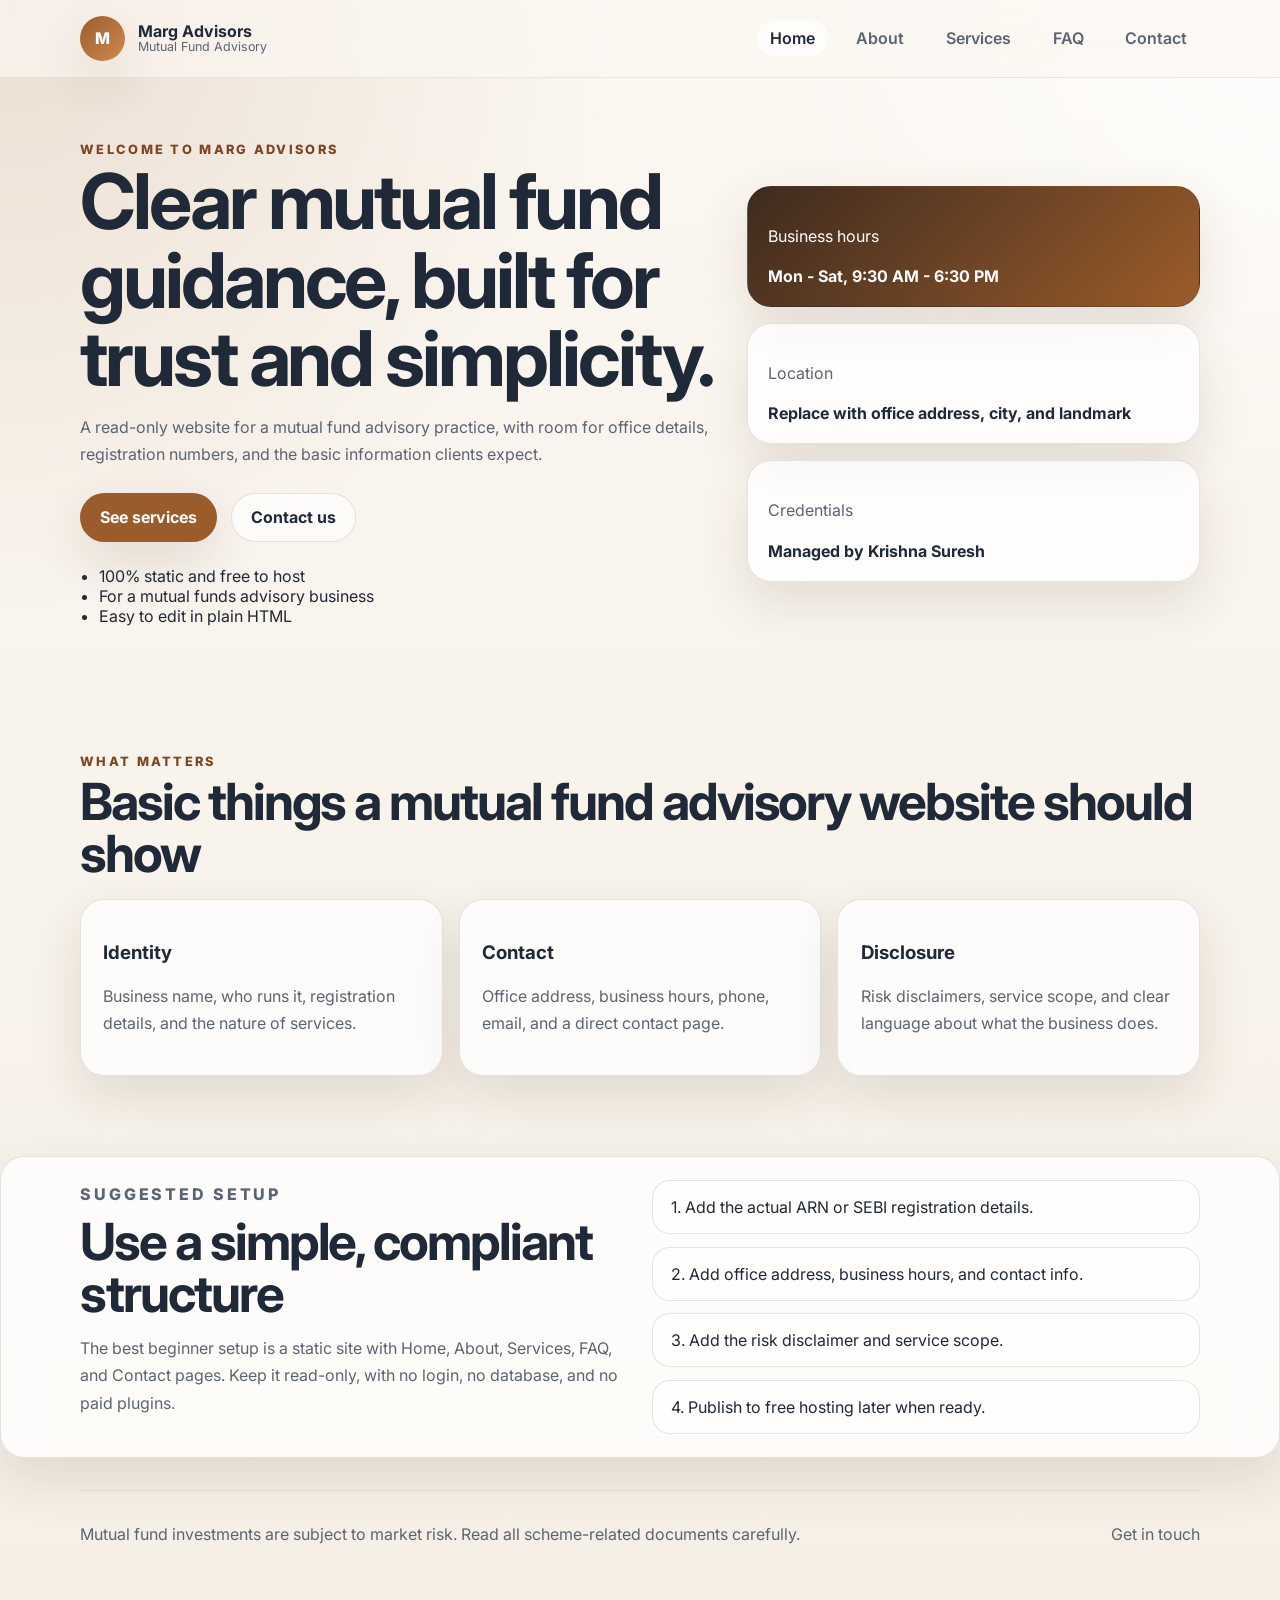
==== index.html @ 6e743567 "Initial Marg Advisors static site" ====
<!DOCTYPE html>
<html lang="en">
  <head>
    <meta charset="UTF-8" />
    <meta name="viewport" content="width=device-width, initial-scale=1.0" />
    <meta
      name="description"
      content="Marg Advisors is a free, read-only mutual fund advisory website starter."
    />
    <title>Marg Advisors | Mutual Fund Advisory</title>
    <link rel="preconnect" href="https://fonts.googleapis.com" />
    <link rel="preconnect" href="https://fonts.gstatic.com" crossorigin />
    <link
      href="https://fonts.googleapis.com/css2?family=Inter:wght@400;500;600;700;800&display=swap"
      rel="stylesheet"
    />
    <link rel="stylesheet" href="styles.css" />
    <script defer src="script.js"></script>
  </head>
  <body>
    <header class="site-header">
      <div class="container nav-wrap">
        <a class="brand" href="index.html">
          <span class="brand-mark">M</span>
          <span>
            <strong>Marg Advisors</strong>
            <small>Mutual Fund Advisory</small>
          </span>
        </a>
        <button class="menu-button" aria-label="Open menu" aria-expanded="false">
          Menu
        </button>
        <nav class="site-nav" aria-label="Primary">
          <a class="active" href="index.html">Home</a>
          <a href="about.html">About</a>
          <a href="services.html">Services</a>
          <a href="faq.html">FAQ</a>
          <a href="contact.html">Contact</a>
        </nav>
      </div>
    </header>

    <main>
      <section class="hero">
        <div class="container hero-grid">
          <div class="hero-copy reveal">
            <p class="eyebrow">Welcome to Marg Advisors</p>
            <h1>Clear mutual fund guidance, built for trust and simplicity.</h1>
            <p class="lead">
              A read-only website for a mutual fund advisory practice, with room for office
              details, registration numbers, and the basic information clients expect.
            </p>
            <div class="hero-actions">
              <a class="button primary" href="services.html">See services</a>
              <a class="button secondary" href="contact.html">Contact us</a>
            </div>
            <ul class="quick-points">
              <li>100% static and free to host</li>
              <li>For a mutual funds advisory business</li>
              <li>Easy to edit in plain HTML</li>
            </ul>
          </div>
          <div class="hero-panel reveal delay-1">
            <div class="panel-card accent">
              <p>Business hours</p>
              <strong>Mon - Sat, 9:30 AM - 6:30 PM</strong>
            </div>
            <div class="panel-card">
              <p>Location</p>
              <strong>Replace with office address, city, and landmark</strong>
            </div>
            <div class="panel-card">
              <p>Credentials</p>
              <strong>Managed by Krishna Suresh</strong>
            </div>
          </div>
        </div>
      </section>

      <section class="section">
        <div class="container">
          <div class="section-heading reveal">
            <p class="eyebrow">What matters</p>
            <h2>Basic things a mutual fund advisory website should show</h2>
          </div>
          <div class="cards three-up">
            <article class="info-card reveal">
              <h3>Identity</h3>
              <p>Business name, who runs it, registration details, and the nature of services.</p>
            </article>
            <article class="info-card reveal delay-1">
              <h3>Contact</h3>
              <p>Office address, business hours, phone, email, and a direct contact page.</p>
            </article>
            <article class="info-card reveal delay-2">
              <h3>Disclosure</h3>
              <p>Risk disclaimers, service scope, and clear language about what the business does.</p>
            </article>
          </div>
        </div>
      </section>

      <section class="section soft-panel">
        <div class="container split-layout">
          <div class="reveal">
            <p class="eyebrow">Suggested setup</p>
            <h2>Use a simple, compliant structure</h2>
            <p>
              The best beginner setup is a static site with Home, About, Services, FAQ, and
              Contact pages. Keep it read-only, with no login, no database, and no paid plugins.
            </p>
          </div>
          <div class="checklist reveal delay-1">
            <div>1. Add the actual ARN or SEBI registration details.</div>
            <div>2. Add office address, business hours, and contact info.</div>
            <div>3. Add the risk disclaimer and service scope.</div>
            <div>4. Publish to free hosting later when ready.</div>
          </div>
        </div>
      </section>
    </main>

    <footer class="site-footer">
      <div class="container footer-wrap">
        <p>Mutual fund investments are subject to market risk. Read all scheme-related documents carefully.</p>
        <p><a href="contact.html">Get in touch</a></p>
      </div>
    </footer>
  </body>
</html>
---- styles.css ----
:root {
  --bg: #f5efe6;
  --bg-soft: #fffaf4;
  --card: rgba(255, 255, 255, 0.76);
  --card-strong: #ffffff;
  --text: #1f2937;
  --muted: #5b6472;
  --line: rgba(31, 41, 55, 0.12);
  --accent: #9b5c2b;
  --accent-dark: #7f4520;
  --shadow: 0 20px 50px rgba(77, 49, 24, 0.12);
  --radius: 24px;
}

* {
  box-sizing: border-box;
}

html {
  scroll-behavior: smooth;
}

body {
  margin: 0;
  font-family: "Inter", system-ui, sans-serif;
  color: var(--text);
  background:
    radial-gradient(circle at top left, rgba(155, 92, 43, 0.16), transparent 30%),
    radial-gradient(circle at top right, rgba(255, 255, 255, 0.75), transparent 25%),
    linear-gradient(180deg, #fbf7f1 0%, var(--bg) 100%);
  min-height: 100vh;
}

a {
  color: inherit;
  text-decoration: none;
}

img {
  max-width: 100%;
  display: block;
}

.container {
  width: min(1120px, calc(100% - 2rem));
  margin: 0 auto;
}

.site-header {
  position: sticky;
  top: 0;
  z-index: 10;
  backdrop-filter: blur(18px);
  background: rgba(251, 247, 241, 0.7);
  border-bottom: 1px solid rgba(31, 41, 55, 0.08);
}

.nav-wrap {
  display: flex;
  align-items: center;
  justify-content: space-between;
  gap: 1rem;
  padding: 1rem 0;
}

.brand {
  display: flex;
  align-items: center;
  gap: 0.85rem;
}

.brand span:last-child {
  display: flex;
  flex-direction: column;
  line-height: 1.05;
}

.brand strong {
  font-size: 1rem;
}

.brand small {
  color: var(--muted);
  font-size: 0.78rem;
}

.brand-mark {
  width: 2.8rem;
  height: 2.8rem;
  border-radius: 999px;
  display: grid;
  place-items: center;
  background: linear-gradient(135deg, var(--accent), #d08a52);
  color: white;
  font-weight: 800;
  box-shadow: var(--shadow);
}

.site-nav {
  display: flex;
  gap: 1rem;
  align-items: center;
}

.site-nav a {
  color: var(--muted);
  font-weight: 600;
  padding: 0.5rem 0.8rem;
  border-radius: 999px;
}

.site-nav a.active,
.site-nav a:hover {
  color: var(--text);
  background: rgba(255, 255, 255, 0.75);
}

.menu-button {
  display: none;
  border: 1px solid var(--line);
  background: var(--card-strong);
  border-radius: 999px;
  padding: 0.7rem 1rem;
  font: inherit;
  font-weight: 600;
}

.hero,
.page-content,
.section {
  padding: 4rem 0;
}

.hero-grid,
.split-layout {
  display: grid;
  gap: 1.5rem;
}

.hero-grid {
  grid-template-columns: 1.35fr 0.95fr;
  align-items: center;
}

.hero-copy h1,
.page-hero h1,
.section-heading h2,
.split-layout h2 {
  margin: 0.4rem 0 1rem;
  line-height: 1.02;
  letter-spacing: -0.04em;
}

.hero-copy h1 {
  font-size: clamp(2.75rem, 6vw, 5.4rem);
}

.page-hero h1,
.section-heading h2,
.split-layout h2 {
  font-size: clamp(2rem, 4vw, 3.2rem);
}

.lead,
.page-hero p,
.split-layout p,
.info-card p,
.faq-item p,
.panel-card p {
  color: var(--muted);
  line-height: 1.7;
  font-size: 1rem;
}

.eyebrow {
  margin: 0;
  color: var(--accent-dark);
  text-transform: uppercase;
  letter-spacing: 0.18em;
  font-size: 0.8rem;
  font-weight: 800;
}

.hero-actions {
  display: flex;
  flex-wrap: wrap;
  gap: 0.85rem;
  margin: 1.5rem 0;
}

.button {
  display: inline-flex;
  align-items: center;
  justify-content: center;
  min-height: 48px;
  padding: 0.85rem 1.2rem;
  border-radius: 999px;
  font-weight: 700;
  border: 1px solid transparent;
}

.button.primary {
  background: var(--accent);
  color: white;
  box-shadow: var(--shadow);
}

.button.primary:hover {
  background: var(--accent-dark);
}

.button.secondary {
  background: rgba(255, 255, 255, 0.68);
  border-color: var(--line);
}

.quick-points {
  padding-left: 1.2rem;
  margin: 1rem 0 0;
  color: var(--text);
}

.hero-panel {
  display: grid;
  gap: 1rem;
}

.panel-card,
.info-card,
.soft-panel,
.faq-item,
.gallery-tile {
  background: var(--card);
  backdrop-filter: blur(18px);
  border: 1px solid var(--line);
  border-radius: var(--radius);
  box-shadow: var(--shadow);
}

.panel-card {
  padding: 1.25rem;
}

.panel-card.accent {
  background: linear-gradient(135deg, #3d2b1f, #9b5c2b);
  color: white;
}

.panel-card.accent p,
.panel-card.accent strong {
  color: inherit;
}

.section-heading {
  margin-bottom: 1.2rem;
}

.cards {
  display: grid;
  gap: 1rem;
}

.cards.three-up {
  grid-template-columns: repeat(3, minmax(0, 1fr));
}

.cards.two-up {
  grid-template-columns: repeat(2, minmax(0, 1fr));
}

.info-card,
.soft-panel,
.faq-item {
  padding: 1.4rem;
}

.soft-panel {
  margin-top: 1rem;
}

.split-layout {
  grid-template-columns: repeat(2, minmax(0, 1fr));
  align-items: center;
}

.checklist {
  display: grid;
  gap: 0.8rem;
}

.checklist div {
  padding: 1rem 1.1rem;
  border-radius: 18px;
  background: rgba(255, 255, 255, 0.62);
  border: 1px solid var(--line);
}

.page-content {
  min-height: 70vh;
}

.page-hero {
  padding: 2rem 0 2.5rem;
  max-width: 760px;
}

.gallery-grid {
  display: grid;
  grid-template-columns: repeat(3, minmax(0, 1fr));
  gap: 1rem;
}

.gallery-tile {
  min-height: 220px;
  display: grid;
  place-items: center;
  color: var(--muted);
  font-weight: 700;
  background: linear-gradient(135deg, rgba(255, 255, 255, 0.8), rgba(255, 244, 233, 0.8));
}

.faq-list {
  display: grid;
  gap: 1rem;
}

.faq-item summary {
  cursor: pointer;
  list-style: none;
  font-weight: 700;
  font-size: 1.05rem;
}

.faq-item summary::-webkit-details-marker {
  display: none;
}

.site-footer {
  padding: 2rem 0 2.5rem;
  color: var(--muted);
}

.footer-wrap {
  display: flex;
  gap: 1rem;
  justify-content: space-between;
  flex-wrap: wrap;
  border-top: 1px solid rgba(31, 41, 55, 0.08);
  padding-top: 1.1rem;
}

.reveal {
  animation: rise 700ms ease both;
}

.delay-1 {
  animation-delay: 120ms;
}

.delay-2 {
  animation-delay: 240ms;
}

@keyframes rise {
  from {
    opacity: 0;
    transform: translateY(18px);
  }
  to {
    opacity: 1;
    transform: translateY(0);
  }
}

@media (max-width: 900px) {
  .hero-grid,
  .split-layout,
  .cards.three-up,
  .cards.two-up,
  .gallery-grid {
    grid-template-columns: 1fr;
  }

  .site-nav {
    display: none;
    width: 100%;
    flex-direction: column;
    align-items: stretch;
    padding: 0.75rem 0 0.2rem;
  }

  .site-nav.open {
    display: flex;
  }

  .nav-wrap {
    flex-wrap: wrap;
  }

  .menu-button {
    display: inline-flex;
  }
}

@media (max-width: 640px) {
  .container {
    width: min(100% - 1rem, 1120px);
  }

  .hero,
  .section,
  .page-content {
    padding: 3rem 0;
  }

  .hero-copy h1 {
    font-size: clamp(2.3rem, 12vw, 4rem);
  }
}
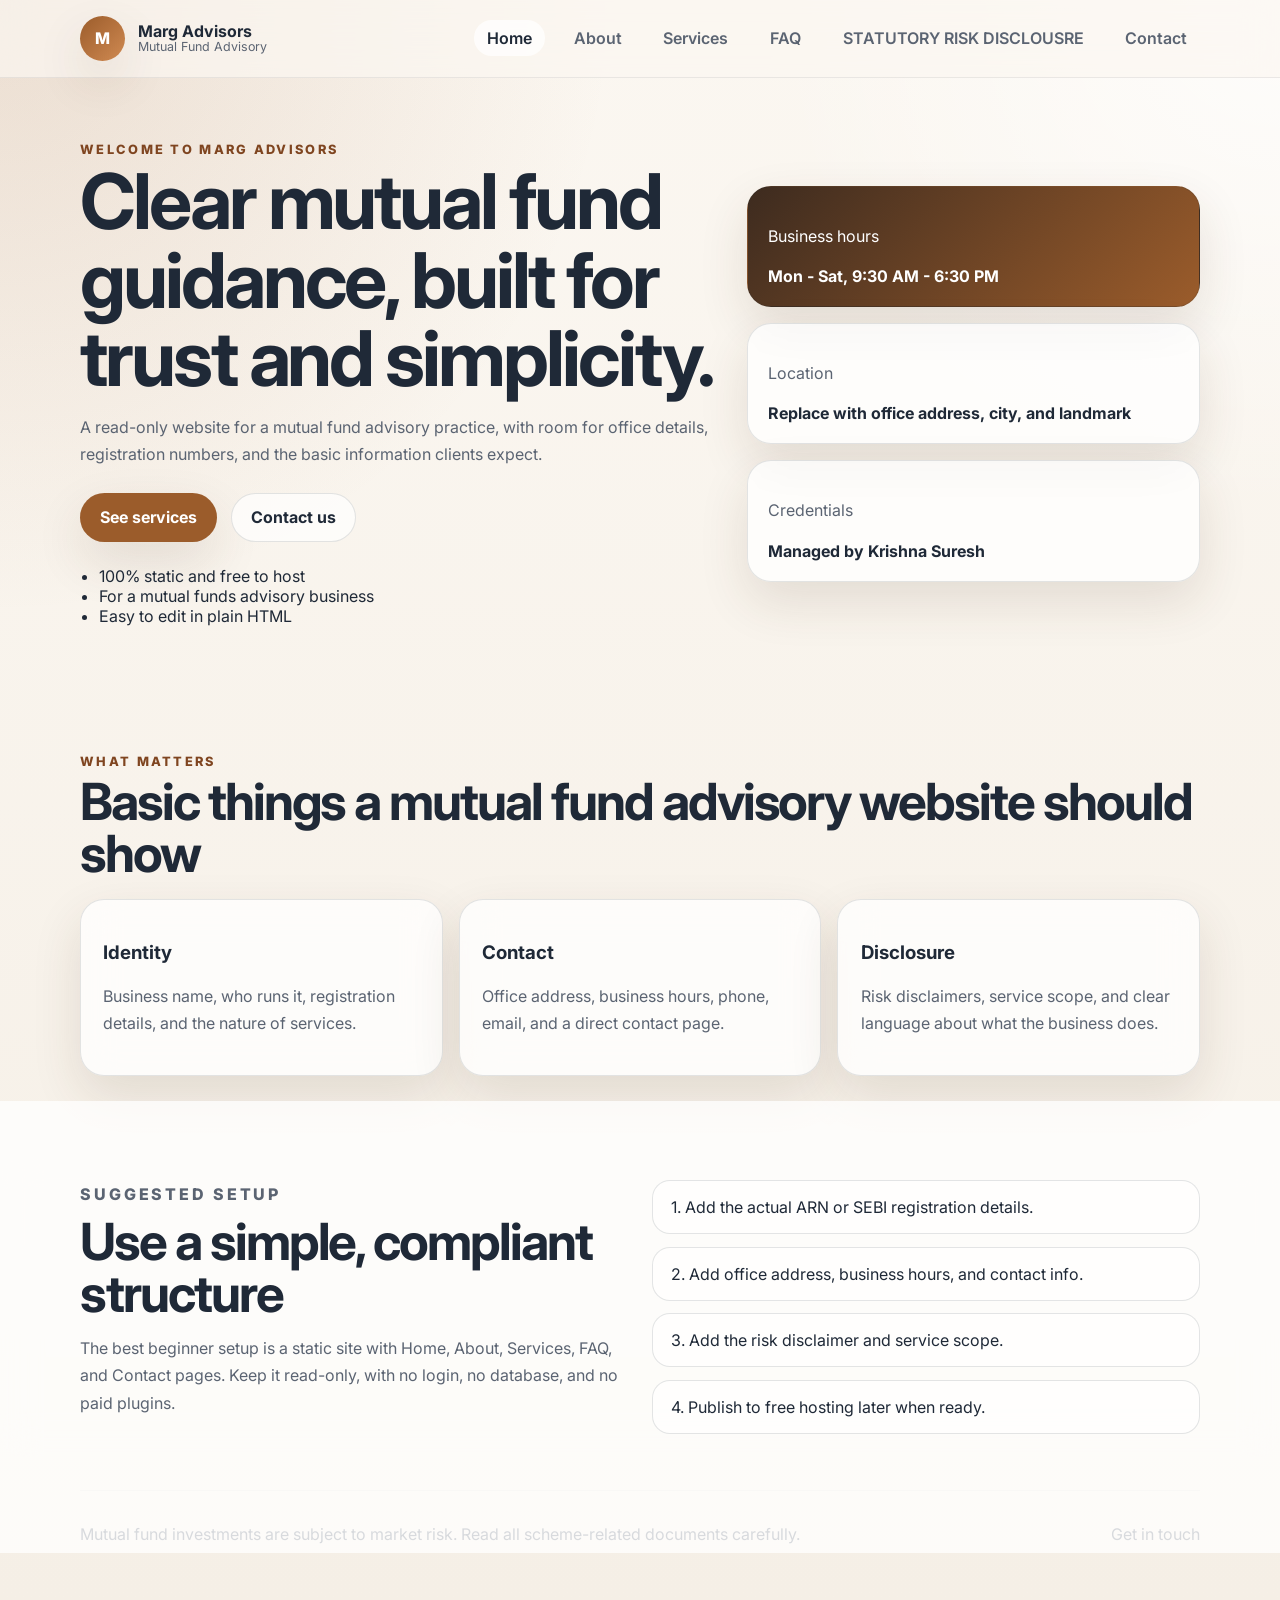
==== commit 2245b526: "Add STATUTORY RISK DISCLOUSRE page and navigation links" ====
--- a/index.html
+++ b/index.html
@@ -35,6 +35,7 @@
           <a href="about.html">About</a>
           <a href="services.html">Services</a>
           <a href="faq.html">FAQ</a>
+          <a href="statutory.html">STATUTORY RISK DISCLOUSRE</a>
           <a href="contact.html">Contact</a>
         </nav>
       </div>
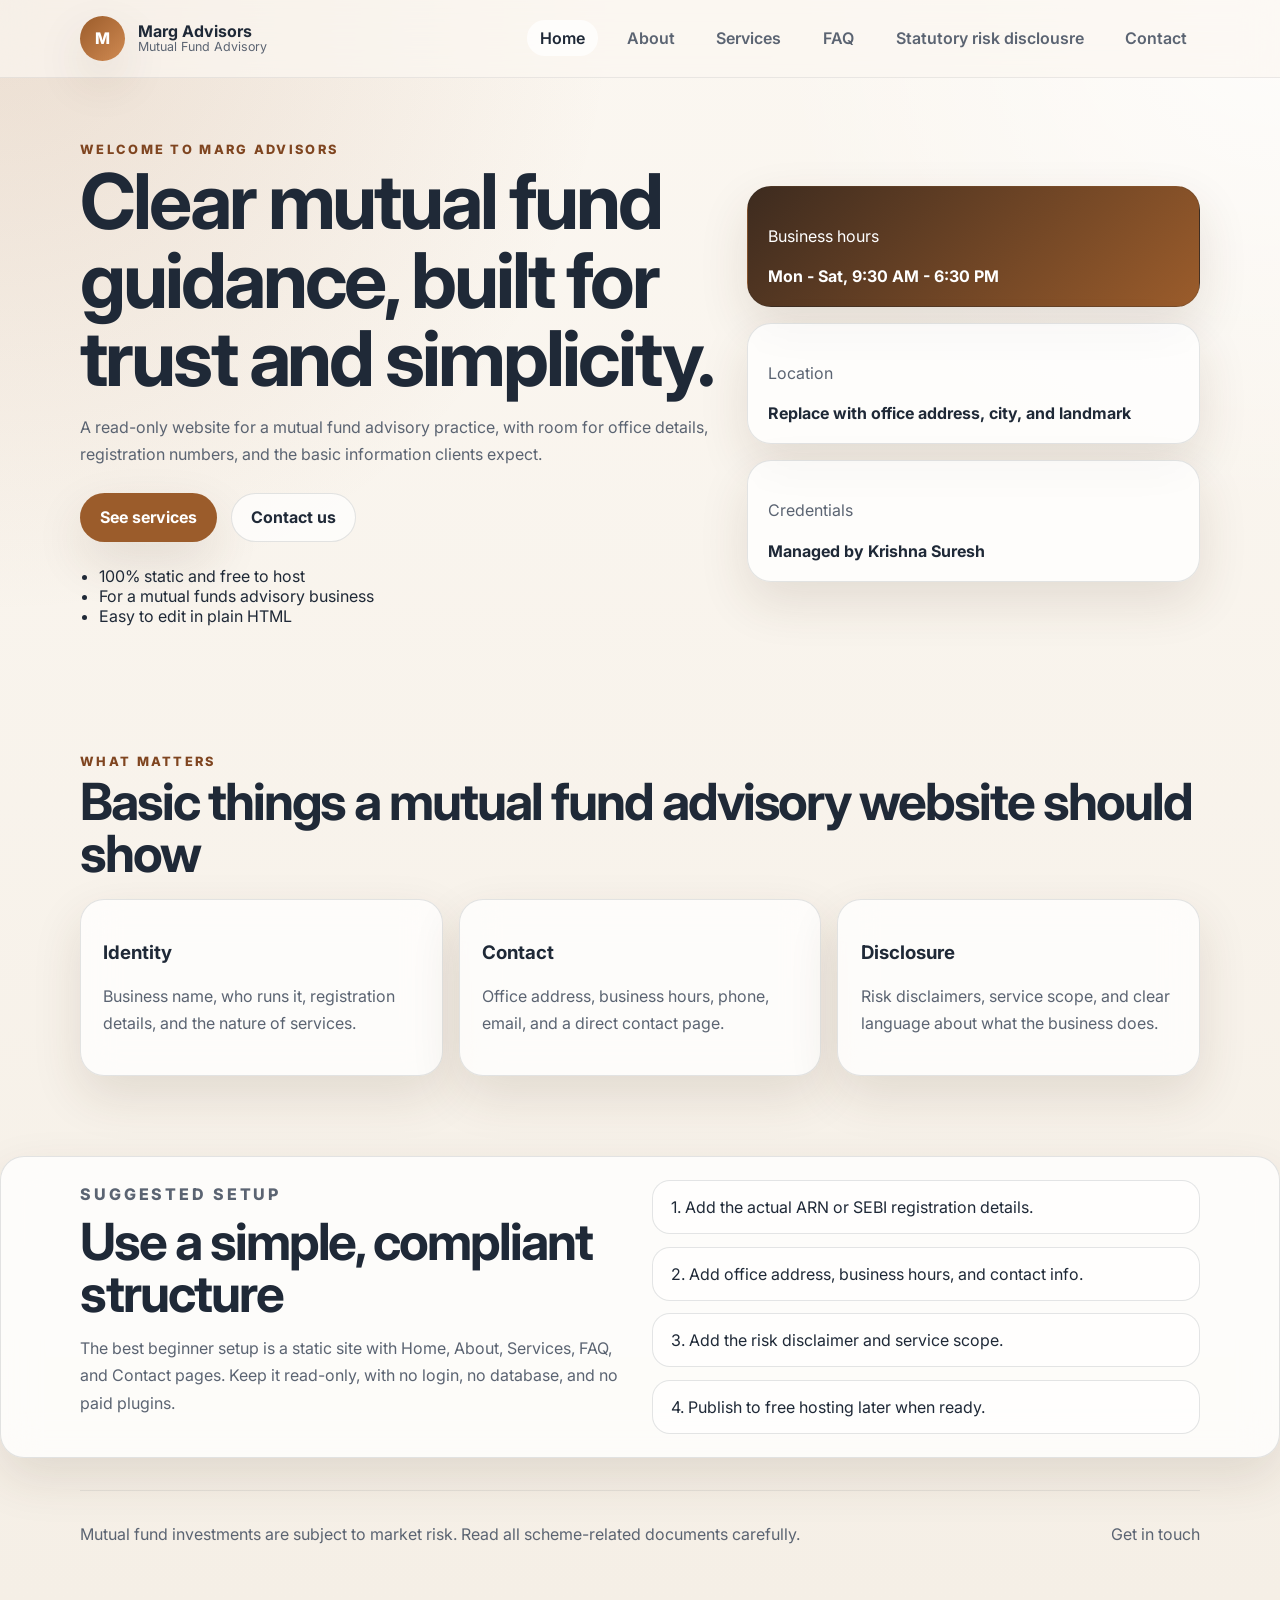
==== commit b11fb2ca: "Normalize statutory link text and page title to sentence-case" ====
--- a/index.html
+++ b/index.html
@@ -35,7 +35,7 @@
           <a href="about.html">About</a>
           <a href="services.html">Services</a>
           <a href="faq.html">FAQ</a>
-          <a href="statutory.html">STATUTORY RISK DISCLOUSRE</a>
+          <a href="statutory.html">Statutory risk disclousre</a>
           <a href="contact.html">Contact</a>
         </nav>
       </div>
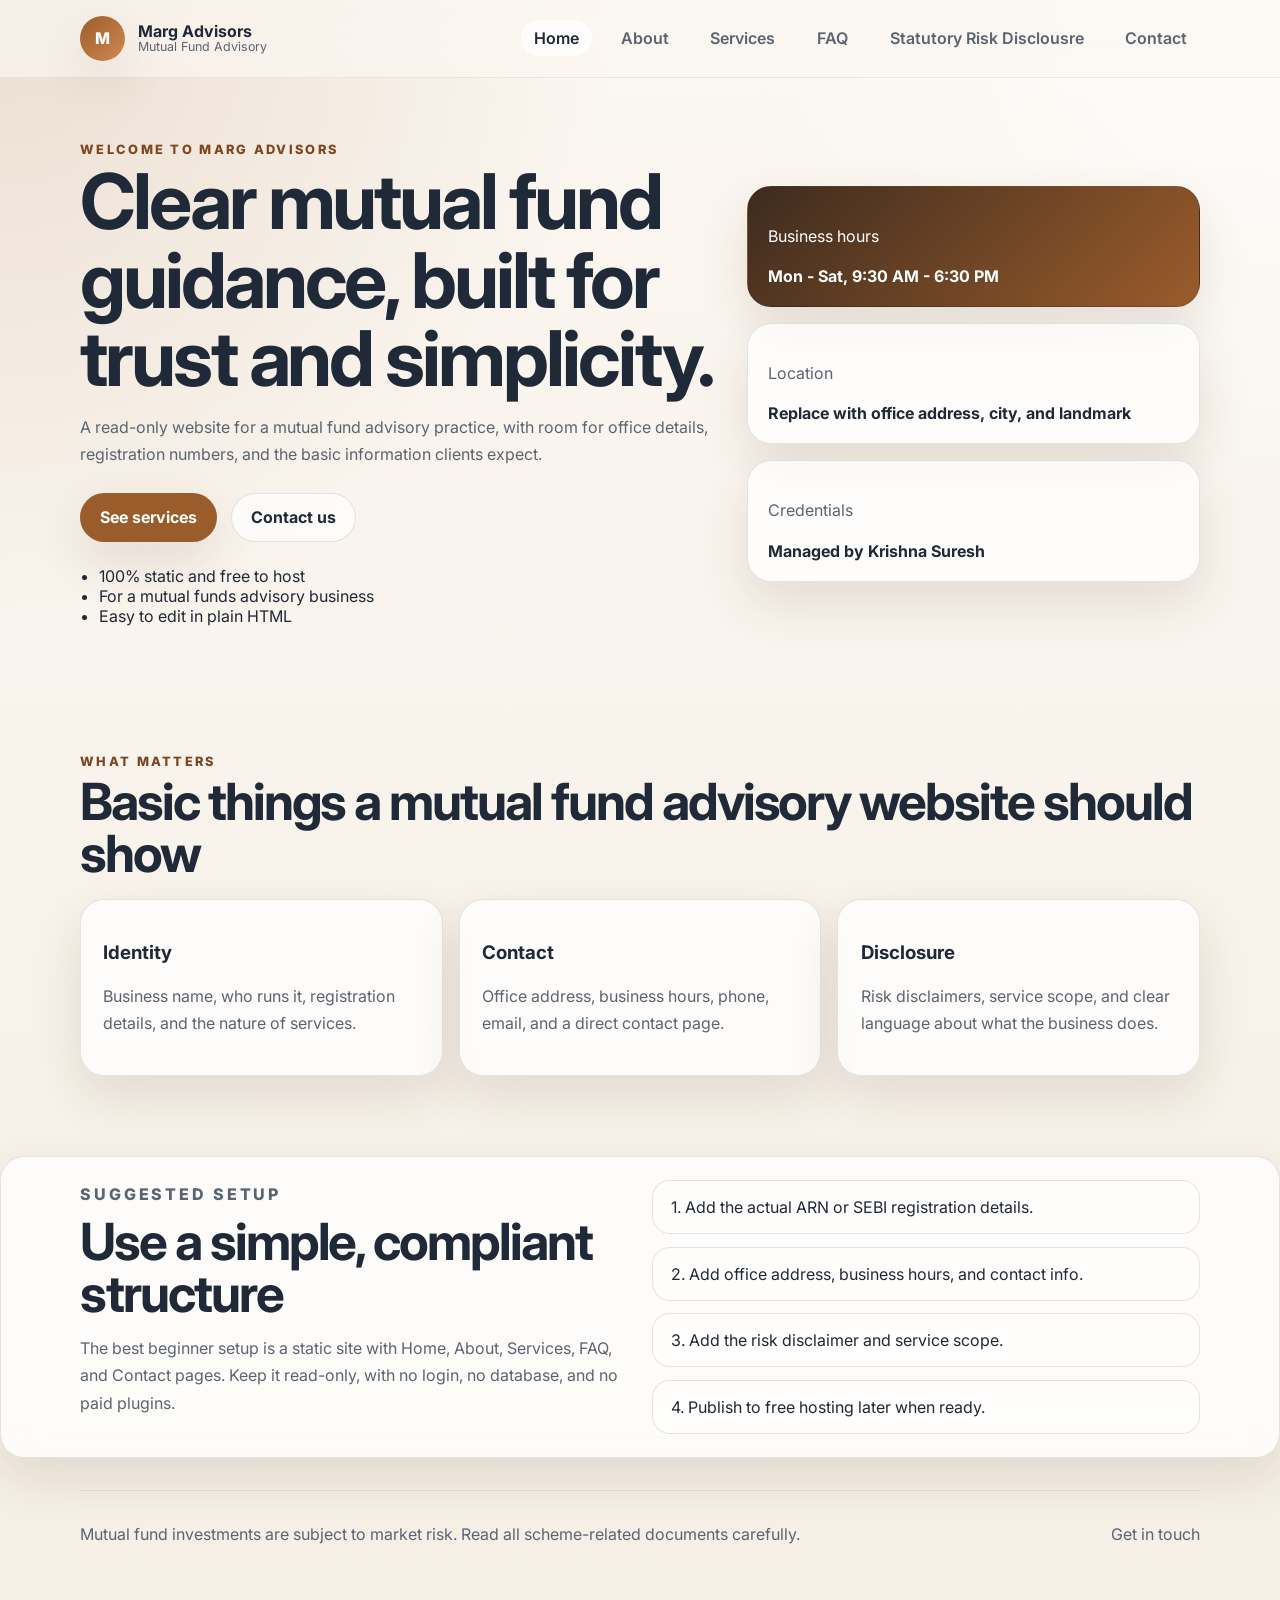
==== commit b2158b4d: "Capitalize 'Statutory Risk Disclousre' initials across site" ====
--- a/index.html
+++ b/index.html
@@ -35,7 +35,7 @@
           <a href="about.html">About</a>
           <a href="services.html">Services</a>
           <a href="faq.html">FAQ</a>
-          <a href="statutory.html">Statutory risk disclousre</a>
+          <a href="statutory.html">Statutory Risk Disclousre</a>
           <a href="contact.html">Contact</a>
         </nav>
       </div>
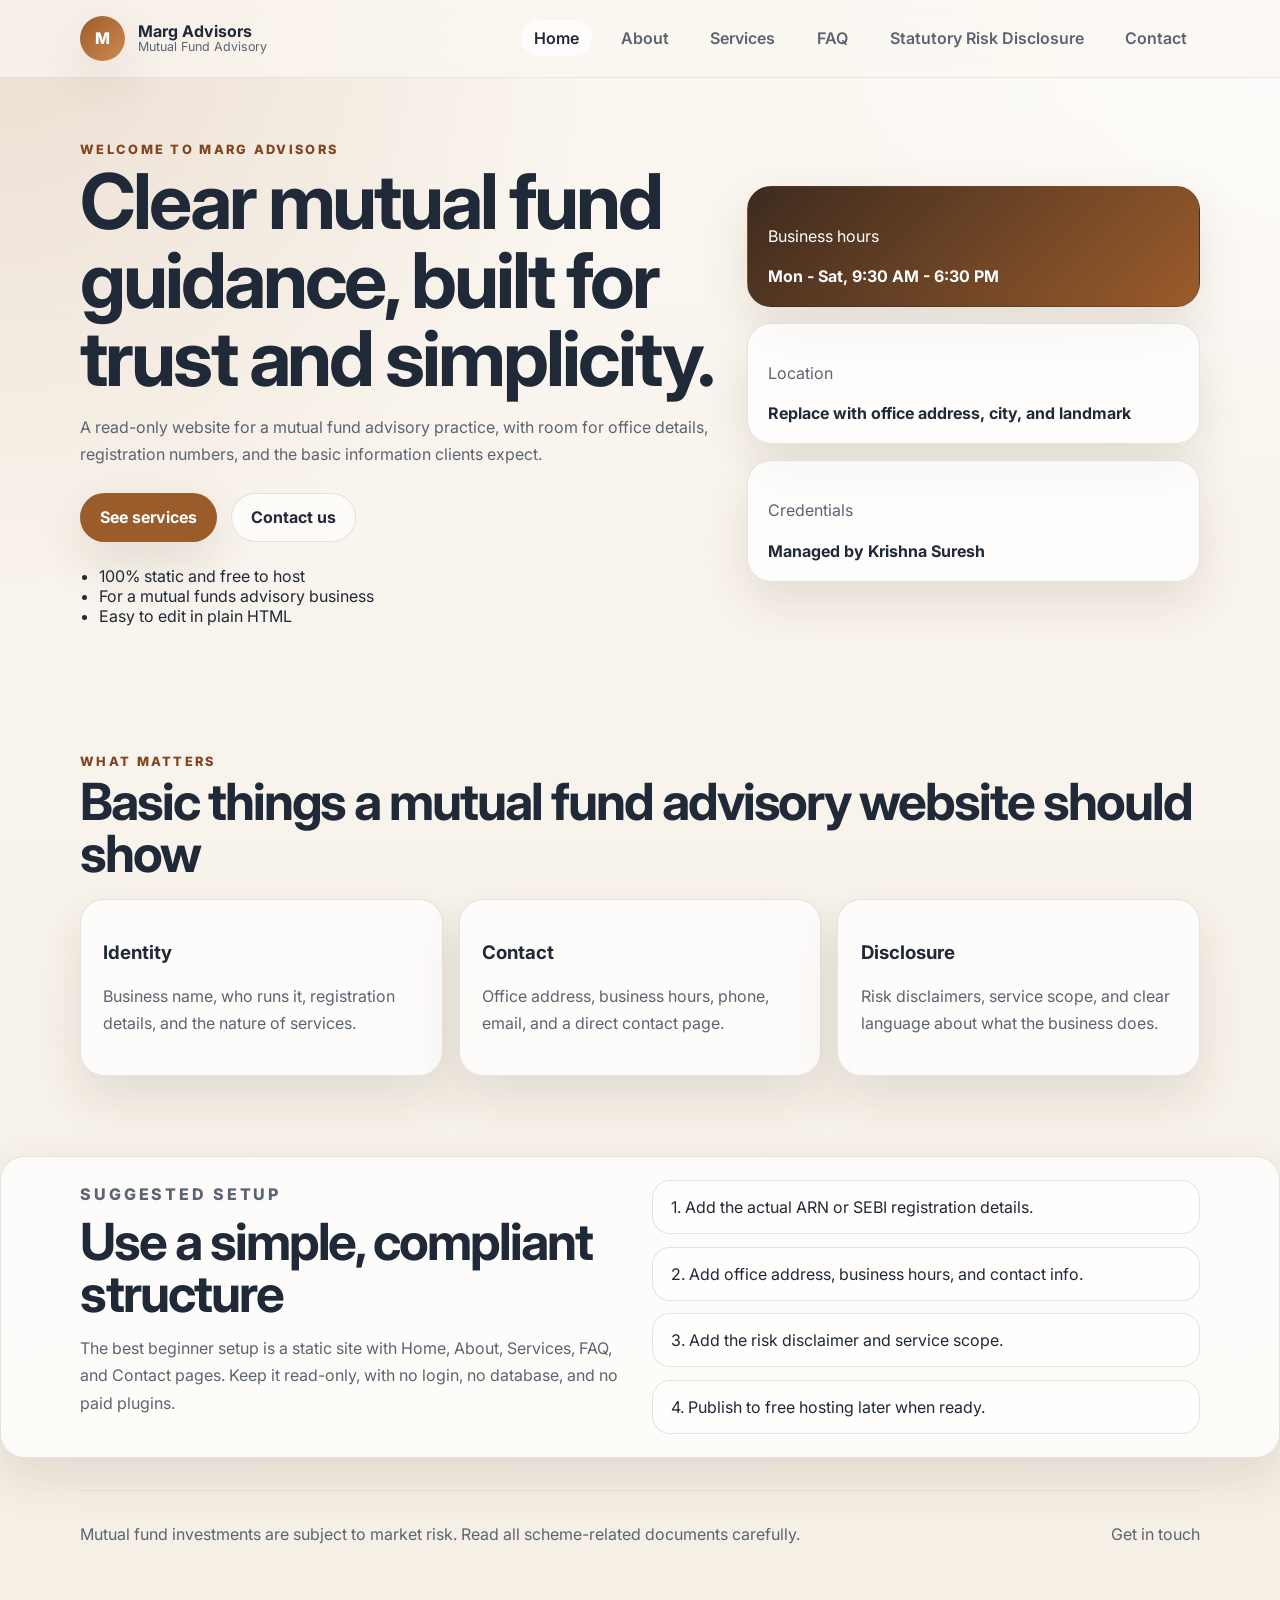
==== commit 099e88e5: "Fix spelling: Statutory Risk Disclosure across site" ====
--- a/index.html
+++ b/index.html
@@ -35,7 +35,7 @@
           <a href="about.html">About</a>
           <a href="services.html">Services</a>
           <a href="faq.html">FAQ</a>
-          <a href="statutory.html">Statutory Risk Disclousre</a>
+          <a href="statutory.html">Statutory Risk Disclosure</a>
           <a href="contact.html">Contact</a>
         </nav>
       </div>
